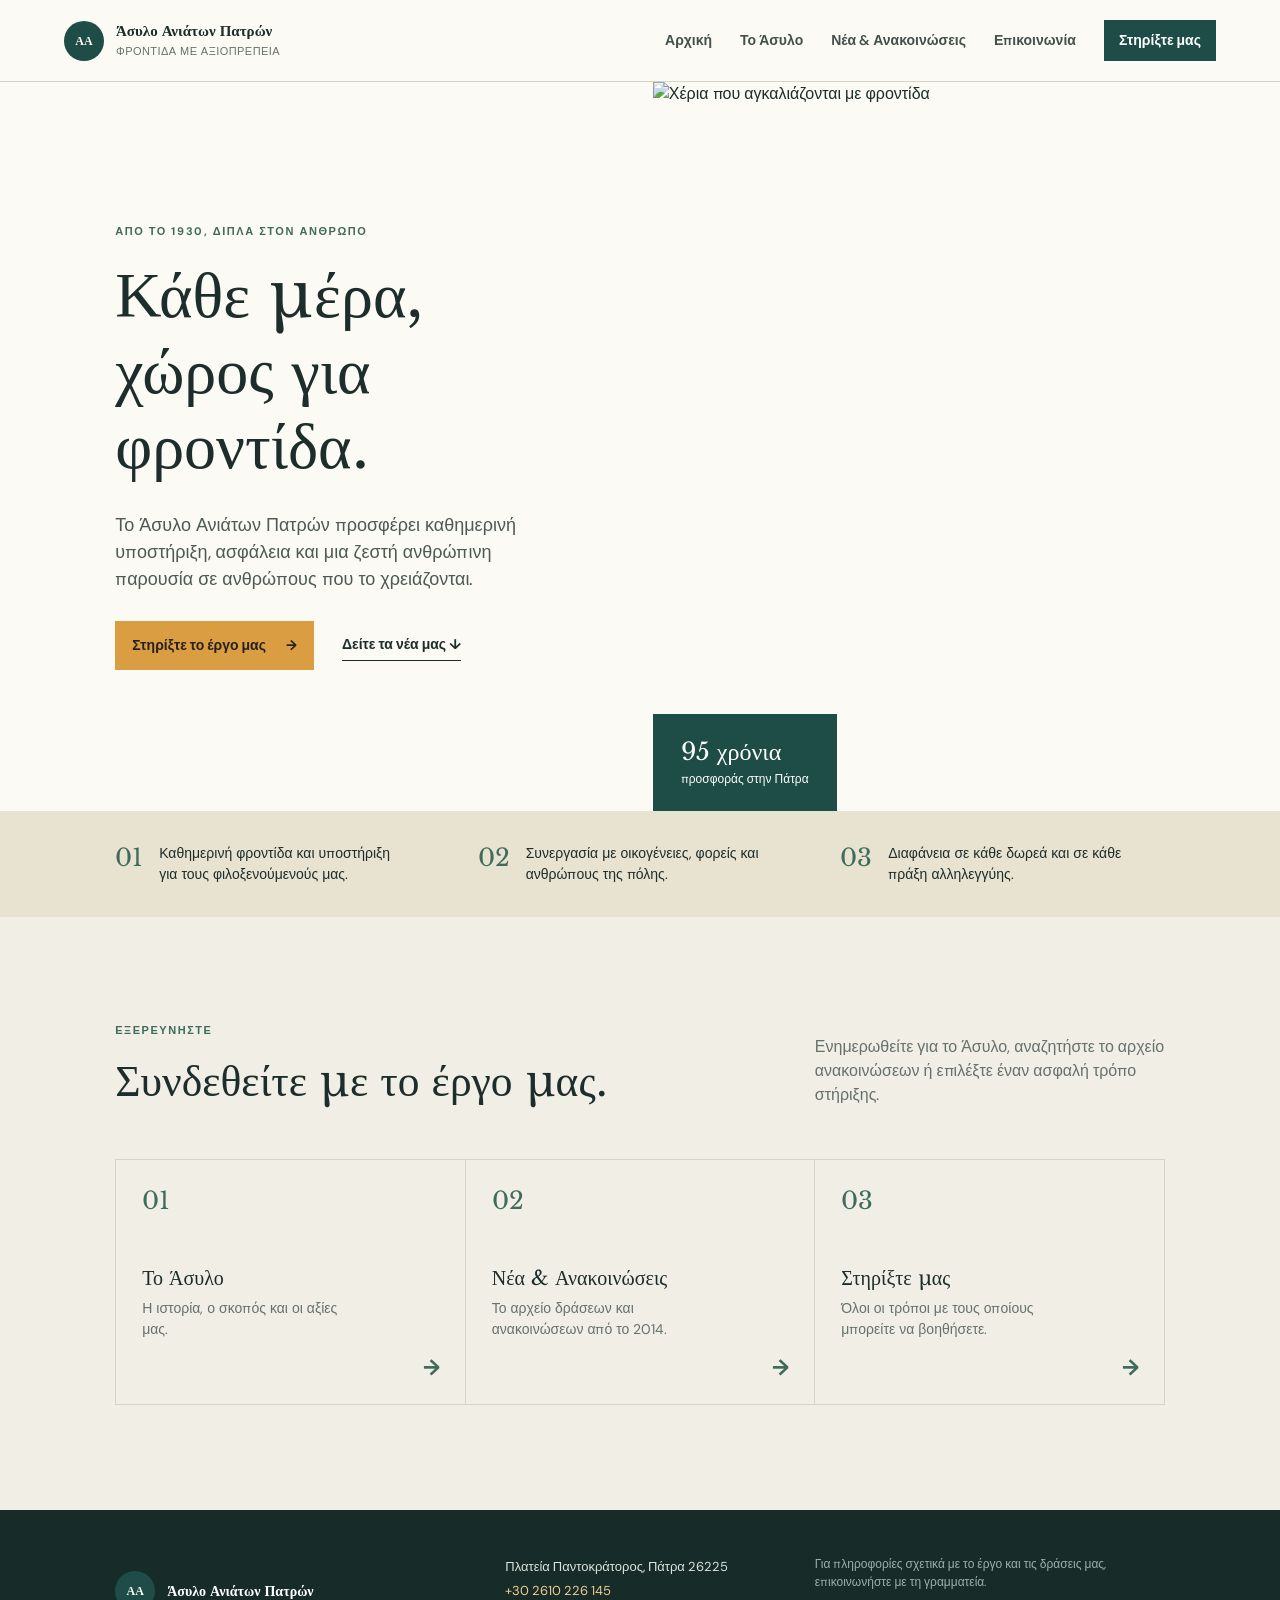
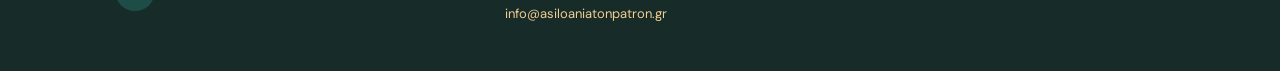
==== index.html @ 1f198bd9 "Add files via upload" ====
<!doctype html>
<html lang="el">
  <head>
    <meta charset="UTF-8" />
    <meta name="viewport" content="width=device-width, initial-scale=1.0" />
    <meta name="description" content="Άσυλο Ανιάτων Πατρών - φροντίδα, αξιοπρέπεια και στήριξη στην κοινότητα." />
    <title>Άσυλο Ανιάτων Πατρών</title>
    <link rel="preconnect" href="https://fonts.googleapis.com" />
    <link rel="preconnect" href="https://fonts.gstatic.com" crossorigin />
    <link href="https://fonts.googleapis.com/css2?family=DM+Sans:wght@400;500;600;700&family=Libre+Baskerville:wght@400;700&display=swap" rel="stylesheet" />
    <link rel="stylesheet" href="styles.css" />
  </head>
  <body>
    <header class="site-header">
      <a class="brand" href="index.html" aria-label="Άσυλο Ανιάτων Πατρών - αρχική">
        <span class="brand-mark" aria-hidden="true">ΑΑ</span>
        <span>Άσυλο Ανιάτων Πατρών<small>Φροντίδα με αξιοπρέπεια</small></span>
      </a>
      <button class="nav-toggle" type="button" aria-label="Άνοιγμα μενού" aria-expanded="false">
        <span></span><span></span>
      </button>
      <nav class="main-nav" aria-label="Κύρια πλοήγηση">
        <a class="active" href="index.html">Αρχική</a>
        <a href="about.html">Το Άσυλο</a>
        <a href="news.html">Νέα & Ανακοινώσεις</a>
        <a href="contact.html">Επικοινωνία</a>
        <a class="nav-support" href="support.html">Στηρίξτε μας</a>
      </nav>
    </header>

    <main id="top">
      <section class="hero" id="about">
        <div class="hero-copy">
          <p class="eyebrow">Από το 1930, δίπλα στον άνθρωπο</p>
          <h1>Κάθε μέρα, χώρος για φροντίδα.</h1>
          <p class="hero-text">Το Άσυλο Ανιάτων Πατρών προσφέρει καθημερινή υποστήριξη, ασφάλεια και μια ζεστή ανθρώπινη παρουσία σε ανθρώπους που το χρειάζονται.</p>
          <div class="hero-actions">
            <a class="button button-primary" href="support.html">Στηρίξτε το έργο μας <span aria-hidden="true">→</span></a>
            <a class="text-link" href="news.html">Δείτε τα νέα μας <span aria-hidden="true">↓</span></a>
          </div>
        </div>
        <div class="hero-media">
          <img src="https://images.unsplash.com/photo-1516307365426-bea591f05011?auto=format&fit=crop&w=1200&q=85" alt="Χέρια που αγκαλιάζονται με φροντίδα" />
          <div class="hero-caption"><strong>95 χρόνια</strong><span>προσφοράς στην Πάτρα</span></div>
        </div>
      </section>

      <section class="impact" aria-label="Το έργο μας">
        <div><span>01</span><p>Καθημερινή φροντίδα και υποστήριξη για τους φιλοξενούμενούς μας.</p></div>
        <div><span>02</span><p>Συνεργασία με οικογένειες, φορείς και ανθρώπους της πόλης.</p></div>
        <div><span>03</span><p>Διαφάνεια σε κάθε δωρεά και σε κάθε πράξη αλληλεγγύης.</p></div>
      </section>

      <section class="home-routes" aria-label="Εξερευνήστε το Άσυλο">
        <div class="section-heading">
          <div><p class="eyebrow">Εξερευνήστε</p><h2>Συνδεθείτε με το έργο μας.</h2></div>
          <p class="section-intro">Ενημερωθείτε για το Άσυλο, αναζητήστε το αρχείο ανακοινώσεων ή επιλέξτε έναν ασφαλή τρόπο στήριξης.</p>
        </div>
        <div class="home-routes-grid">
          <a href="about.html"><span>01</span><h3>Το Άσυλο</h3><p>Η ιστορία, ο σκοπός και οι αξίες μας.</p><b>→</b></a>
          <a href="news.html"><span>02</span><h3>Νέα & Ανακοινώσεις</h3><p>Το αρχείο δράσεων και ανακοινώσεων από το 2014.</p><b>→</b></a>
          <a href="support.html"><span>03</span><h3>Στηρίξτε μας</h3><p>Όλοι οι τρόποι με τους οποίους μπορείτε να βοηθήσετε.</p><b>→</b></a>
        </div>
      </section>
    </main>

    <footer>
      <div class="footer-brand"><span class="brand-mark">ΑΑ</span><strong>Άσυλο Ανιάτων Πατρών</strong></div>
      <address>Πλατεία Παντοκράτορος, Πάτρα 26225<br /><a href="tel:+302610226145">+30 2610 226 145</a><br /><a href="mailto:info@asiloaniatonpatron.gr">info@asiloaniatonpatron.gr</a></address>
      <p>Για πληροφορίες σχετικά με το έργο και τις δράσεις μας, επικοινωνήστε με τη γραμματεία.</p>
    </footer>
    <script src="site.js"></script>
  </body>
</html>
---- styles.css ----
:root {
  --ink: #1d2d2b;
  --pine: #1e4d47;
  --moss: #3e6b5b;
  --paper: #fbfaf5;
  --sand: #e8e2d1;
  --sun: #db9d42;
  --line: #d4d4c8;
  --muted: #66716d;
}
* { box-sizing: border-box; }
html { scroll-behavior: smooth; }
body { margin: 0; background: var(--paper); color: var(--ink); font-family: "DM Sans", sans-serif; font-size: 16px; line-height: 1.5; }
a { color: inherit; text-decoration: none; }
.site-header { min-height: 82px; display: flex; align-items: center; justify-content: space-between; padding: 16px max(5vw, 28px); border-bottom: 1px solid var(--line); background: rgba(251, 250, 245, .96); position: sticky; top: 0; z-index: 10; backdrop-filter: blur(10px); }
.brand { display: flex; align-items: center; gap: 12px; font: 700 15px/1.1 "Libre Baskerville", serif; }
.brand small { display: block; margin-top: 5px; color: var(--muted); font: 500 11px "DM Sans", sans-serif; letter-spacing: .04em; text-transform: uppercase; }
.brand-mark { display: grid; place-items: center; width: 40px; height: 40px; color: var(--paper); background: var(--pine); border-radius: 50%; font: 700 12px "Libre Baskerville", serif; }
.main-nav { display: flex; gap: 28px; align-items: center; font-size: 14px; font-weight: 600; }
.main-nav > a:not(.nav-support) { color: #43504c; }
.main-nav > a:hover { color: var(--pine); }
.nav-support { padding: 10px 15px; color: white; background: var(--pine); }
.nav-toggle { display: none; border: 0; padding: 10px; background: none; }
.nav-toggle span { display: block; width: 22px; height: 2px; margin: 5px; background: var(--ink); }
.hero { display: grid; grid-template-columns: 1.02fr .98fr; min-height: 630px; }
.hero-copy { padding: clamp(70px, 11vw, 160px) 9vw; align-self: center; }
.eyebrow { margin: 0 0 18px; color: var(--moss); font-weight: 700; font-size: 11px; letter-spacing: .14em; text-transform: uppercase; }
h1, h2 { margin: 0; font-family: "Libre Baskerville", serif; font-weight: 400; line-height: 1.18; letter-spacing: 0; }
h1 { max-width: 570px; font-size: clamp(40px, 5vw, 72px); }
h2 { font-size: clamp(30px, 3.4vw, 48px); }
.hero-text { max-width: 500px; margin: 28px 0; color: #4d5955; font-size: 18px; }
.hero-actions { display: flex; align-items: center; gap: 28px; flex-wrap: wrap; }
.button { display: inline-flex; align-items: center; gap: 20px; padding: 14px 17px; font-weight: 700; font-size: 14px; transition: transform .2s, background .2s; }
.button:hover { transform: translateY(-2px); }
.button-primary { background: var(--sun); color: #25221d; }
.text-link { border-bottom: 1px solid var(--ink); padding: 5px 0; font-size: 14px; font-weight: 700; }
.hero-media { position: relative; min-height: 420px; overflow: hidden; }
.hero-media img, .support-media img { width: 100%; height: 100%; object-fit: cover; display: block; }
.hero-caption { position: absolute; bottom: 0; left: 0; display: flex; flex-direction: column; padding: 23px 28px; background: var(--pine); color: white; }
.hero-caption strong { font: 400 24px "Libre Baskerville", serif; }.hero-caption span { margin-top: 4px; font-size: 12px; }
.impact { display: grid; grid-template-columns: repeat(3, 1fr); padding: 32px 9vw; background: var(--sand); gap: 38px; }.impact div { display: flex; gap: 16px; }.impact span { color: var(--moss); font: 400 24px "Libre Baskerville", serif; }.impact p { margin: 0; max-width: 240px; font-size: 14px; }
.news-section, .ways { padding: 110px 9vw; }.section-heading { display: flex; justify-content: space-between; gap: 50px; align-items: end; }.section-intro { max-width: 350px; margin: 0; color: var(--muted); }
.archive-toolbar { display: grid; grid-template-columns: minmax(230px, 1fr) 160px 160px; gap: 12px; margin-top: 48px; }.search-field, .select-field { position: relative; min-height: 48px; border: 1px solid var(--line); background: #fff; }.search-field input, .select-field select { width: 100%; height: 100%; border: 0; outline: 0; padding: 0 36px 0 14px; background: transparent; color: var(--ink); font: inherit; }.search-field span { position: absolute; right: 14px; top: 10px; font-size: 23px; pointer-events: none; }.select-field span { position: absolute; top: -21px; font-size: 11px; color: var(--muted); font-weight: 700; }
.archive-summary { display: flex; justify-content: space-between; margin: 22px 0 20px; color: var(--muted); font-size: 13px; }.archive-summary button { padding: 0; border: 0; border-bottom: 1px solid; background: none; color: var(--pine); font: inherit; font-weight: 700; cursor: pointer; }
.news-grid { display: grid; grid-template-columns: repeat(3, 1fr); border-top: 1px solid var(--line); }.news-card { display: flex; min-height: 270px; flex-direction: column; justify-content: space-between; padding: 25px; border-right: 1px solid var(--line); border-bottom: 1px solid var(--line); background: var(--paper); transition: background .2s; }.news-card:hover { background: #f0ecdf; }.news-card:nth-child(3n) { border-right: 0; }.news-meta { display: flex; justify-content: space-between; color: var(--muted); font-size: 12px; }.tag { color: var(--moss); font-weight: 700; }.news-card h3 { margin: 28px 0 auto; font: 400 19px/1.45 "Libre Baskerville", serif; }.attachments { display: flex; gap: 8px; flex-wrap: wrap; margin-top: 20px; }.attachment { padding: 6px 8px; border: 1px solid #bbc5bd; background: transparent; color: var(--pine); font-size: 11px; font-weight: 700; cursor: pointer; }.load-more { display: block; margin: 34px auto 0; padding: 12px 20px; border: 1px solid var(--pine); background: transparent; color: var(--pine); font: 700 13px "DM Sans", sans-serif; cursor: pointer; }.load-more[hidden] { display: none; }
.support { display: grid; grid-template-columns: 1fr 1fr; background: var(--pine); color: white; }.support-media { min-height: 650px; }.support-copy { padding: 90px 9vw 80px 70px; }.support-copy .eyebrow { color: #f1cd90; }.support-copy h2 { max-width: 490px; }.support-copy > p:not(.eyebrow) { max-width: 500px; margin: 26px 0 32px; color: #dce4db; }.donation-methods { display: flex; gap: 8px; flex-wrap: wrap; }.donation-tab { border: 1px solid #6e9185; padding: 9px 10px; color: white; background: transparent; font: 600 12px "DM Sans", sans-serif; cursor: pointer; }.donation-tab.active { color: var(--pine); background: #f7f5eb; }.donation-panel { min-height: 116px; margin: 18px 0; padding: 16px; background: rgba(0,0,0,.16); }.donation-panel h3 { margin: 0 0 5px; font: 600 15px "DM Sans", sans-serif; }.donation-panel p { margin: 0; color: #e5ece7; font-size: 13px; }.donation-panel strong { display: block; margin-top: 10px; color: #f1cd90; font-size: 14px; }.button-light { margin-top: 16px; border: 0; background: #f7f5eb; color: var(--pine); cursor: pointer; }.payment-action.is-unavailable { cursor: not-allowed; opacity: .55; }.setup-note { display: block; margin-top: 9px; color: #d5e0da; font-size: 11px; line-height: 1.45; }
.ways { background: #f1eee5; text-align: center; }.ways h2 { max-width: 760px; margin: auto; }.ways-grid { display: grid; grid-template-columns: repeat(3, 1fr); margin-top: 55px; border-top: 1px solid var(--line); border-left: 1px solid var(--line); text-align: left; }.ways-grid a { position: relative; min-height: 190px; padding: 25px; border-right: 1px solid var(--line); border-bottom: 1px solid var(--line); }.ways-grid strong, .ways-grid span { display: block; }.ways-grid strong { font: 400 20px "Libre Baskerville", serif; }.ways-grid span { max-width: 170px; margin-top: 10px; color: var(--muted); font-size: 13px; }.ways-grid b { position: absolute; right: 24px; bottom: 20px; color: var(--moss); font-size: 22px; }
.main-nav .active { color: var(--pine); }.page-hero { max-width: 980px; padding: 125px 9vw 100px; }.page-hero h1 { max-width: 800px; }.page-hero > p:last-child { max-width: 620px; margin: 26px 0 0; color: var(--muted); font-size: 18px; }.page-hero.compact { padding-bottom: 70px; }.story-layout { display: grid; grid-template-columns: .8fr 1.2fr; gap: 90px; padding: 85px 9vw; background: var(--sand); }.story-layout h2 { max-width: 400px; }.story-copy { max-width: 600px; color: #485450; font-size: 17px; }.story-copy p:first-child { margin-top: 0; }.values { display: grid; grid-template-columns: repeat(3, 1fr); padding: 100px 9vw; }.values article { min-height: 230px; padding: 25px; border-right: 1px solid var(--line); }.values article:first-child { padding-left: 0; }.values article:last-child { border-right: 0; }.values span { color: var(--moss); font: 400 24px "Libre Baskerville", serif; }.values h3 { margin: 45px 0 8px; font: 400 21px "Libre Baskerville", serif; }.values p { margin: 0; max-width: 235px; color: var(--muted); font-size: 14px; }.archive-page { padding: 0 9vw 110px; }.support-page { padding: 115px 9vw 100px; background: var(--pine); color: white; }.support-page > div:first-child { max-width: 720px; }.support-page h1 { max-width: 720px; }.support-page > div:first-child > p:last-child { max-width: 590px; margin: 24px 0 45px; color: #dce4db; font-size: 18px; }.support-page .donation-panel { max-width: 690px; }.donation-panel-page { padding: 26px; }.support-ways { padding-top: 95px; }.contact-layout { display: grid; grid-template-columns: .85fr 1.15fr; gap: 70px; padding: 80px 9vw 110px; background: var(--sand); }.contact-details h2 { font-size: 31px; }.contact-details > p:not(.eyebrow) { color: var(--muted); }.contact-details > a:not(.button) { display: block; margin-top: 9px; color: var(--pine); font-weight: 700; }.contact-details .button { margin-top: 30px; }.contact-form { display: grid; gap: 20px; }.contact-form label { color: var(--ink); font-size: 13px; font-weight: 700; }.contact-form input, .contact-form textarea { display: block; width: 100%; margin-top: 8px; padding: 12px; border: 1px solid #bbb6a8; background: var(--paper); color: var(--ink); font: 16px "DM Sans", sans-serif; resize: vertical; }.contact-form .button { justify-self: start; border: 0; cursor: pointer; }.form-note { margin: 0; color: var(--muted); font-size: 12px; }.empty-results { padding: 28px; color: var(--muted); }
.home-routes { padding: 105px 9vw; background: #f1eee5; }.home-routes-grid { display: grid; grid-template-columns: repeat(3, 1fr); margin-top: 52px; border-top: 1px solid var(--line); border-left: 1px solid var(--line); }.home-routes-grid a { position: relative; min-height: 245px; padding: 26px; border-right: 1px solid var(--line); border-bottom: 1px solid var(--line); transition: background .2s; }.home-routes-grid a:hover { background: #e8e2d1; }.home-routes-grid span { color: var(--moss); font: 400 24px "Libre Baskerville", serif; }.home-routes-grid h3 { margin: 50px 0 8px; font: 400 20px "Libre Baskerville", serif; }.home-routes-grid p { max-width: 220px; margin: 0; color: var(--muted); font-size: 14px; }.home-routes-grid b { position: absolute; right: 25px; bottom: 20px; color: var(--moss); font-size: 22px; }
footer { display: grid; grid-template-columns: 1.3fr 1fr 1.3fr; gap: 40px; padding: 45px 9vw; background: #172b28; color: #dde3dc; font-size: 13px; }footer .footer-brand { display: flex; gap: 12px; align-items: center; color: white; font: 400 14px "Libre Baskerville", serif; }footer address { font-style: normal; line-height: 1.8; }footer a { color: #f0cd90; }footer p { margin: 0; color: #9eafa8; font-size: 12px; }
dialog { max-width: min(560px, calc(100vw - 32px)); border: 0; padding: 35px; color: var(--ink); box-shadow: 0 20px 80px rgba(0,0,0,.3); }dialog::backdrop { background: rgba(12, 29, 26, .65); }.dialog-close { position: absolute; right: 12px; top: 8px; border: 0; background: transparent; font-size: 28px; cursor: pointer; }#dialog-content h2 { font-size: 25px; margin-bottom: 16px; }#dialog-content p { color: var(--muted); }.sr-only { position: absolute; width: 1px; height: 1px; padding: 0; overflow: hidden; clip: rect(0,0,0,0); white-space: nowrap; border: 0; }
@media (max-width: 800px) { .site-header { padding: 12px 24px; }.main-nav { display: none; position: absolute; left: 0; right: 0; top: 68px; flex-direction: column; align-items: stretch; gap: 0; padding: 12px 24px 24px; background: var(--paper); border-bottom: 1px solid var(--line); }.main-nav.open { display: flex; }.main-nav a { padding: 13px 0; }.nav-support { text-align: center; margin-top: 8px; }.nav-toggle { display: block; }.hero, .support { grid-template-columns: 1fr; }.hero-copy { padding: 75px 7vw 60px; }.hero-media { min-height: 380px; }.impact { grid-template-columns: 1fr; padding: 30px 7vw; gap: 20px; }.news-section, .ways { padding: 72px 7vw; }.section-heading { display: block; }.section-intro { margin-top: 20px; }.archive-toolbar { grid-template-columns: 1fr 1fr; margin-top: 42px; }.search-field { grid-column: 1 / -1; }.news-grid { grid-template-columns: 1fr; }.news-card, .news-card:nth-child(3n) { min-height: 220px; border-right: 0; }.support-media { min-height: 380px; }.support-copy { padding: 65px 7vw; }.ways-grid { grid-template-columns: 1fr; }.ways-grid a { min-height: 145px; }.story-layout, .contact-layout { grid-template-columns: 1fr; gap: 35px; padding: 70px 7vw; }.values { grid-template-columns: 1fr; padding: 70px 7vw; }.values article, .values article:first-child { min-height: 150px; padding: 22px 0; border-right: 0; border-bottom: 1px solid var(--line); }.values article:last-child { border-bottom: 0; }.values h3 { margin-top: 20px; }.page-hero, .support-page { padding: 85px 7vw 70px; }.archive-page { padding: 0 7vw 72px; }footer { grid-template-columns: 1fr; gap: 22px; padding: 42px 7vw; } }
@media (max-width: 430px) { .brand { font-size: 13px; }.brand-mark { width: 36px; height: 36px; }.archive-toolbar { grid-template-columns: 1fr; }.select-field { margin-top: 9px; }.hero-actions { align-items: flex-start; flex-direction: column; gap: 18px; }.support-copy { padding-bottom: 55px; } }
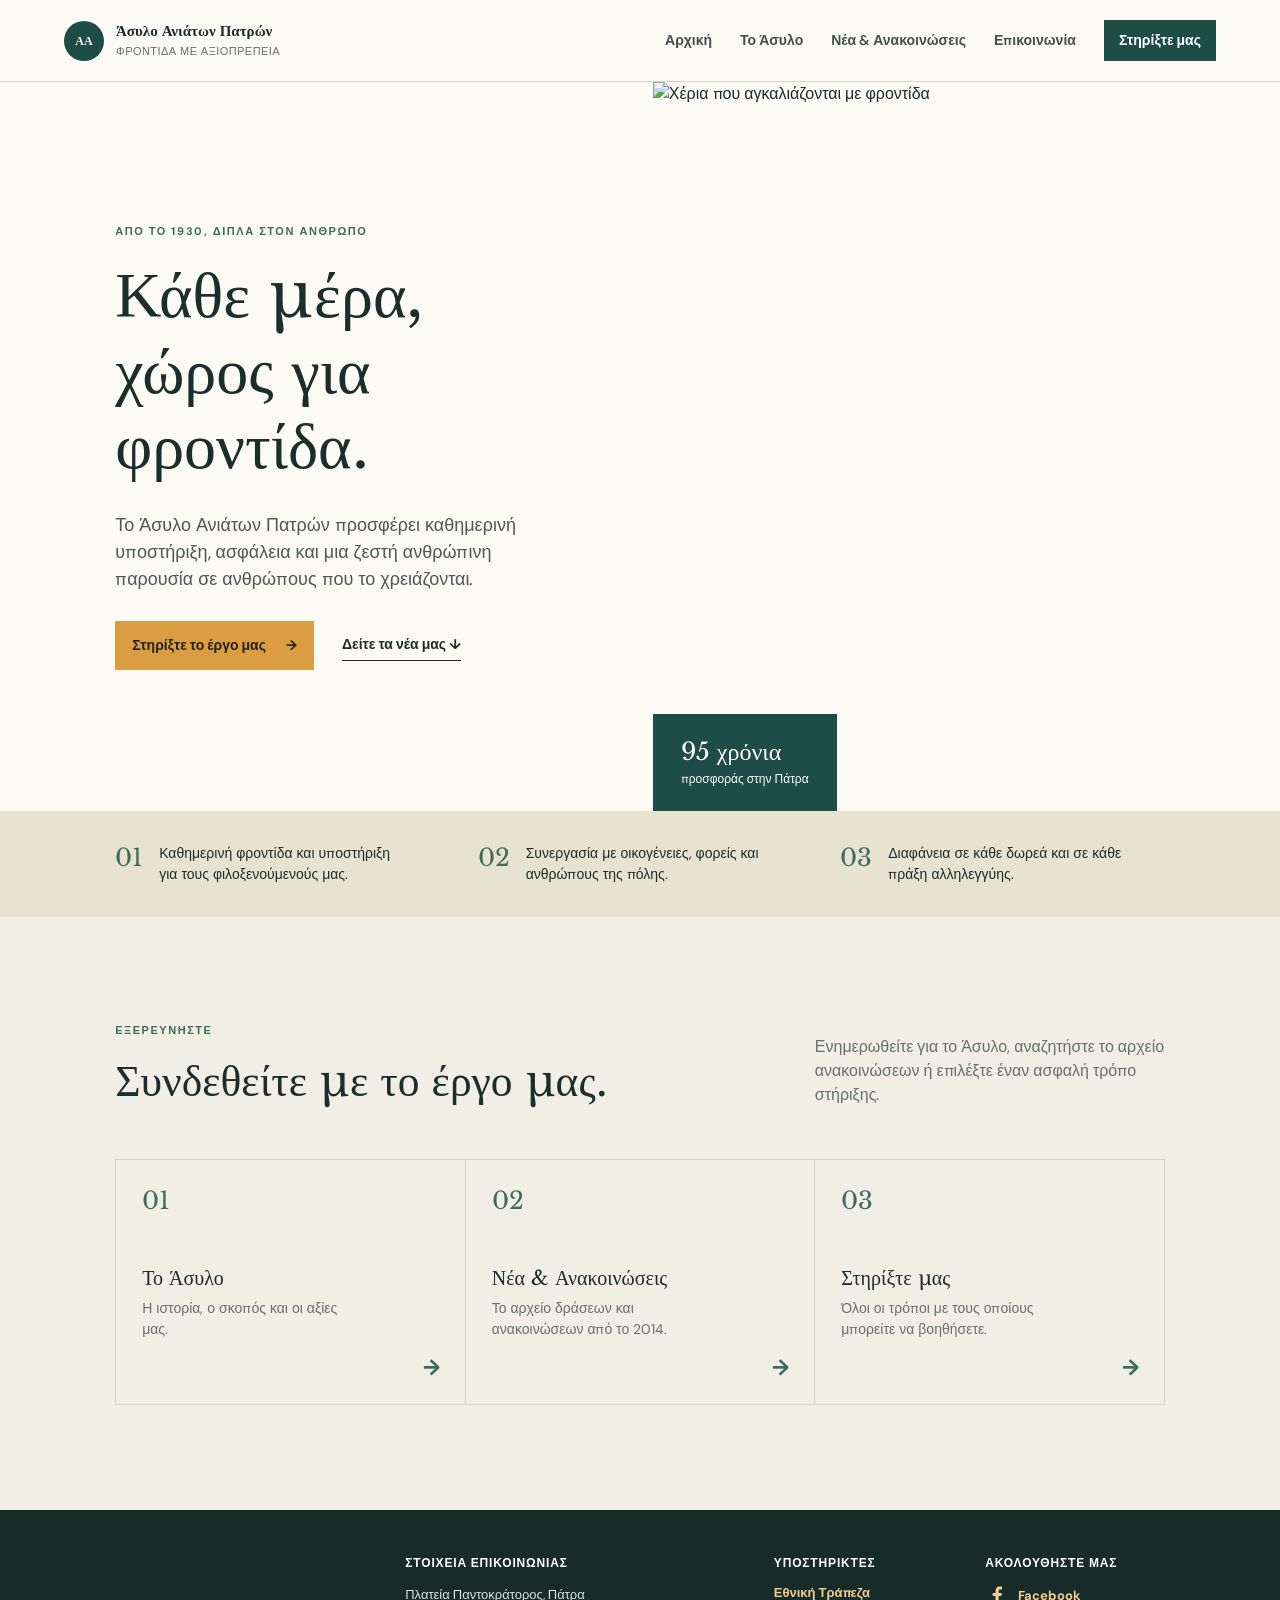
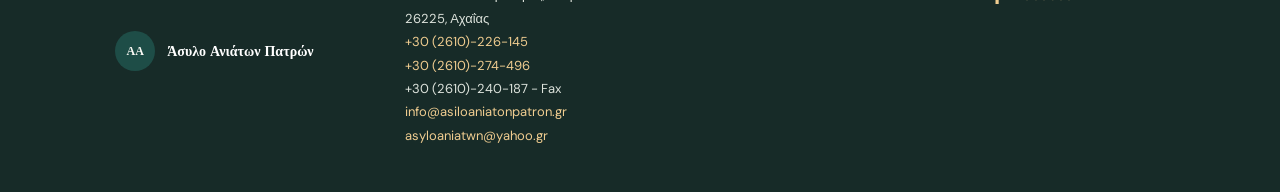
==== commit 2413d903: "Add files via upload" ====
--- a/index.html
+++ b/index.html
@@ -66,8 +66,9 @@
 
     <footer>
       <div class="footer-brand"><span class="brand-mark">ΑΑ</span><strong>Άσυλο Ανιάτων Πατρών</strong></div>
-      <address>Πλατεία Παντοκράτορος, Πάτρα 26225<br /><a href="tel:+302610226145">+30 2610 226 145</a><br /><a href="mailto:info@asiloaniatonpatron.gr">info@asiloaniatonpatron.gr</a></address>
-      <p>Για πληροφορίες σχετικά με το έργο και τις δράσεις μας, επικοινωνήστε με τη γραμματεία.</p>
+      <div class="footer-column"><h2>Στοιχεία Επικοινωνίας</h2><address>Πλατεία Παντοκράτορος, Πάτρα<br />26225, Αχαΐας<br /><a href="tel:+302610226145">+30 (2610)-226-145</a><br /><a href="tel:+302610274496">+30 (2610)-274-496</a><br />+30 (2610)-240-187 - Fax<br /><a href="mailto:info@asiloaniatonpatron.gr">info@asiloaniatonpatron.gr</a><br /><a href="mailto:asyloaniatwn@yahoo.gr">asyloaniatwn@yahoo.gr</a></address></div>
+      <div class="footer-column"><h2>Υποστηρικτές</h2><a class="supporter-link" href="https://www.nbg.gr/" target="_blank" rel="noreferrer">Εθνική Τράπεζα</a></div>
+      <div class="footer-column"><h2>Ακολουθήστε μας</h2><a class="facebook-link" href="https://www.facebook.com/asiloaniatonpatron" target="_blank" rel="noreferrer" aria-label="Ακολουθήστε το Άσυλο Ανιάτων Πατρών στο Facebook"><svg viewBox="0 0 24 24" aria-hidden="true"><path d="M13.7 21v-8h2.7l.4-3.1h-3.1V7.9c0-.9.3-1.5 1.6-1.5h1.7V3.6c-.3 0-1.3-.1-2.4-.1-2.4 0-4.1 1.5-4.1 4.2v2.2H7.7V13h2.8v8h3.2Z" /></svg><span>Facebook</span></a></div>
     </footer>
     <script src="site.js"></script>
   </body>
--- a/styles.css
+++ b/styles.css
@@ -47,7 +47,7 @@
 .ways { background: #f1eee5; text-align: center; }.ways h2 { max-width: 760px; margin: auto; }.ways-grid { display: grid; grid-template-columns: repeat(3, 1fr); margin-top: 55px; border-top: 1px solid var(--line); border-left: 1px solid var(--line); text-align: left; }.ways-grid a { position: relative; min-height: 190px; padding: 25px; border-right: 1px solid var(--line); border-bottom: 1px solid var(--line); }.ways-grid strong, .ways-grid span { display: block; }.ways-grid strong { font: 400 20px "Libre Baskerville", serif; }.ways-grid span { max-width: 170px; margin-top: 10px; color: var(--muted); font-size: 13px; }.ways-grid b { position: absolute; right: 24px; bottom: 20px; color: var(--moss); font-size: 22px; }
 .main-nav .active { color: var(--pine); }.page-hero { max-width: 980px; padding: 125px 9vw 100px; }.page-hero h1 { max-width: 800px; }.page-hero > p:last-child { max-width: 620px; margin: 26px 0 0; color: var(--muted); font-size: 18px; }.page-hero.compact { padding-bottom: 70px; }.story-layout { display: grid; grid-template-columns: .8fr 1.2fr; gap: 90px; padding: 85px 9vw; background: var(--sand); }.story-layout h2 { max-width: 400px; }.story-copy { max-width: 600px; color: #485450; font-size: 17px; }.story-copy p:first-child { margin-top: 0; }.values { display: grid; grid-template-columns: repeat(3, 1fr); padding: 100px 9vw; }.values article { min-height: 230px; padding: 25px; border-right: 1px solid var(--line); }.values article:first-child { padding-left: 0; }.values article:last-child { border-right: 0; }.values span { color: var(--moss); font: 400 24px "Libre Baskerville", serif; }.values h3 { margin: 45px 0 8px; font: 400 21px "Libre Baskerville", serif; }.values p { margin: 0; max-width: 235px; color: var(--muted); font-size: 14px; }.archive-page { padding: 0 9vw 110px; }.support-page { padding: 115px 9vw 100px; background: var(--pine); color: white; }.support-page > div:first-child { max-width: 720px; }.support-page h1 { max-width: 720px; }.support-page > div:first-child > p:last-child { max-width: 590px; margin: 24px 0 45px; color: #dce4db; font-size: 18px; }.support-page .donation-panel { max-width: 690px; }.donation-panel-page { padding: 26px; }.support-ways { padding-top: 95px; }.contact-layout { display: grid; grid-template-columns: .85fr 1.15fr; gap: 70px; padding: 80px 9vw 110px; background: var(--sand); }.contact-details h2 { font-size: 31px; }.contact-details > p:not(.eyebrow) { color: var(--muted); }.contact-details > a:not(.button) { display: block; margin-top: 9px; color: var(--pine); font-weight: 700; }.contact-details .button { margin-top: 30px; }.contact-form { display: grid; gap: 20px; }.contact-form label { color: var(--ink); font-size: 13px; font-weight: 700; }.contact-form input, .contact-form textarea { display: block; width: 100%; margin-top: 8px; padding: 12px; border: 1px solid #bbb6a8; background: var(--paper); color: var(--ink); font: 16px "DM Sans", sans-serif; resize: vertical; }.contact-form .button { justify-self: start; border: 0; cursor: pointer; }.form-note { margin: 0; color: var(--muted); font-size: 12px; }.empty-results { padding: 28px; color: var(--muted); }
 .home-routes { padding: 105px 9vw; background: #f1eee5; }.home-routes-grid { display: grid; grid-template-columns: repeat(3, 1fr); margin-top: 52px; border-top: 1px solid var(--line); border-left: 1px solid var(--line); }.home-routes-grid a { position: relative; min-height: 245px; padding: 26px; border-right: 1px solid var(--line); border-bottom: 1px solid var(--line); transition: background .2s; }.home-routes-grid a:hover { background: #e8e2d1; }.home-routes-grid span { color: var(--moss); font: 400 24px "Libre Baskerville", serif; }.home-routes-grid h3 { margin: 50px 0 8px; font: 400 20px "Libre Baskerville", serif; }.home-routes-grid p { max-width: 220px; margin: 0; color: var(--muted); font-size: 14px; }.home-routes-grid b { position: absolute; right: 25px; bottom: 20px; color: var(--moss); font-size: 22px; }
-footer { display: grid; grid-template-columns: 1.3fr 1fr 1.3fr; gap: 40px; padding: 45px 9vw; background: #172b28; color: #dde3dc; font-size: 13px; }footer .footer-brand { display: flex; gap: 12px; align-items: center; color: white; font: 400 14px "Libre Baskerville", serif; }footer address { font-style: normal; line-height: 1.8; }footer a { color: #f0cd90; }footer p { margin: 0; color: #9eafa8; font-size: 12px; }
+footer { display: grid; grid-template-columns: 1.15fr 1.5fr .8fr .8fr; gap: 32px; padding: 45px 9vw; background: #172b28; color: #dde3dc; font-size: 13px; }footer .footer-brand { display: flex; gap: 12px; align-items: center; color: white; font: 400 14px "Libre Baskerville", serif; }footer .footer-column h2 { margin: 0 0 12px; color: #fff; font: 600 12px "DM Sans", sans-serif; letter-spacing: .07em; text-transform: uppercase; }footer address { font-style: normal; line-height: 1.8; }footer a { color: #f0cd90; }footer p { margin: 0; color: #9eafa8; font-size: 12px; }.supporter-link { font-weight: 700; }.facebook-link { display: inline-flex; align-items: center; gap: 9px; font-weight: 700; }.facebook-link svg { width: 24px; height: 24px; fill: currentColor; }
 dialog { max-width: min(560px, calc(100vw - 32px)); border: 0; padding: 35px; color: var(--ink); box-shadow: 0 20px 80px rgba(0,0,0,.3); }dialog::backdrop { background: rgba(12, 29, 26, .65); }.dialog-close { position: absolute; right: 12px; top: 8px; border: 0; background: transparent; font-size: 28px; cursor: pointer; }#dialog-content h2 { font-size: 25px; margin-bottom: 16px; }#dialog-content p { color: var(--muted); }.sr-only { position: absolute; width: 1px; height: 1px; padding: 0; overflow: hidden; clip: rect(0,0,0,0); white-space: nowrap; border: 0; }
 @media (max-width: 800px) { .site-header { padding: 12px 24px; }.main-nav { display: none; position: absolute; left: 0; right: 0; top: 68px; flex-direction: column; align-items: stretch; gap: 0; padding: 12px 24px 24px; background: var(--paper); border-bottom: 1px solid var(--line); }.main-nav.open { display: flex; }.main-nav a { padding: 13px 0; }.nav-support { text-align: center; margin-top: 8px; }.nav-toggle { display: block; }.hero, .support { grid-template-columns: 1fr; }.hero-copy { padding: 75px 7vw 60px; }.hero-media { min-height: 380px; }.impact { grid-template-columns: 1fr; padding: 30px 7vw; gap: 20px; }.news-section, .ways { padding: 72px 7vw; }.section-heading { display: block; }.section-intro { margin-top: 20px; }.archive-toolbar { grid-template-columns: 1fr 1fr; margin-top: 42px; }.search-field { grid-column: 1 / -1; }.news-grid { grid-template-columns: 1fr; }.news-card, .news-card:nth-child(3n) { min-height: 220px; border-right: 0; }.support-media { min-height: 380px; }.support-copy { padding: 65px 7vw; }.ways-grid { grid-template-columns: 1fr; }.ways-grid a { min-height: 145px; }.story-layout, .contact-layout { grid-template-columns: 1fr; gap: 35px; padding: 70px 7vw; }.values { grid-template-columns: 1fr; padding: 70px 7vw; }.values article, .values article:first-child { min-height: 150px; padding: 22px 0; border-right: 0; border-bottom: 1px solid var(--line); }.values article:last-child { border-bottom: 0; }.values h3 { margin-top: 20px; }.page-hero, .support-page { padding: 85px 7vw 70px; }.archive-page { padding: 0 7vw 72px; }footer { grid-template-columns: 1fr; gap: 22px; padding: 42px 7vw; } }
 @media (max-width: 430px) { .brand { font-size: 13px; }.brand-mark { width: 36px; height: 36px; }.archive-toolbar { grid-template-columns: 1fr; }.select-field { margin-top: 9px; }.hero-actions { align-items: flex-start; flex-direction: column; gap: 18px; }.support-copy { padding-bottom: 55px; } }
